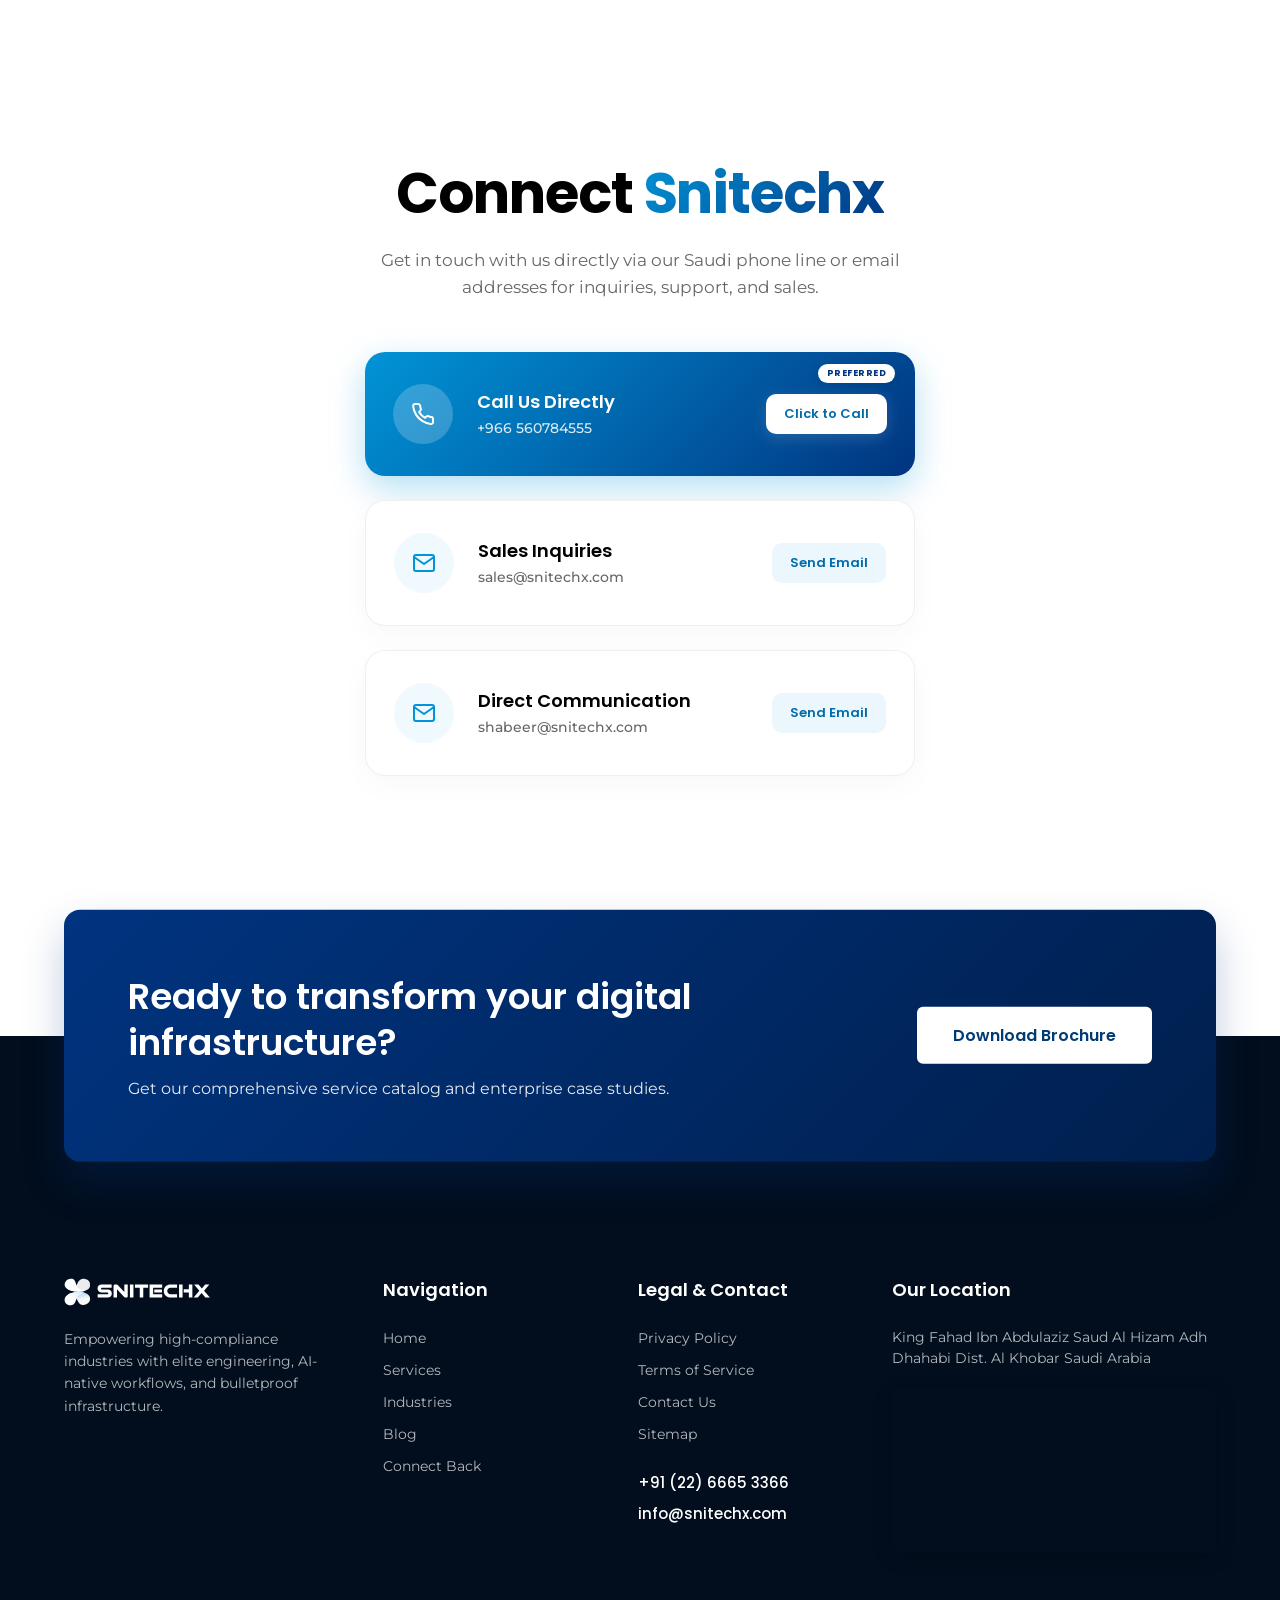
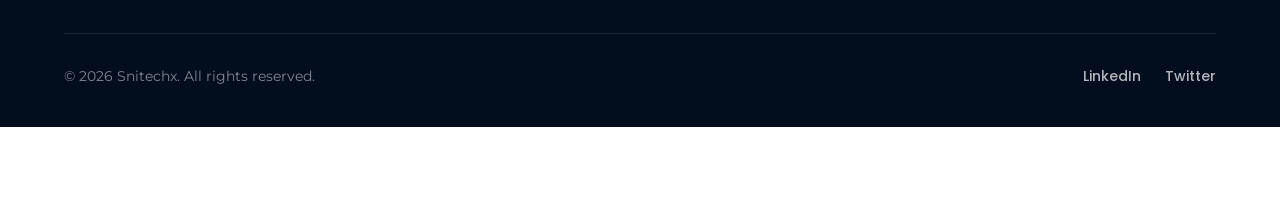
==== connectsnitechx/index.html @ 1532806f "Add connectsnitechx page and update sitemap with new URL" ====
<!DOCTYPE html>
<html lang="en">
<head>
    <meta charset="UTF-8">
    <meta name="viewport" content="width=device-width, initial-scale=1.0">
    <title>Connect Snitechx | Elite Software Engineering & Infrastructure</title>
    <meta name="description" content="Reach out to Snitechx directly via phone or email for elite software engineering and cloud infrastructure.">
    <meta name="keywords" content="connect Snitechx, contact Snitechx, software engineering, cloud infrastructure">
    <meta name="author" content="Snitechx">
    <meta name="robots" content="index, follow">
    <link rel="canonical" href="https://snitechx.com/connectsnitechx/">
    <link rel="icon" type="image/svg+xml" href="../favicon.svg">
    <link rel="sitemap" type="application/xml" title="Sitemap" href="../sitemap.xml">
    <link rel="author" type="text/plain" title="humans.txt" href="../humans.txt">
    <link rel="llm-prompt" type="text/plain" title="LLM RAG Ingestion Manifest" href="../llm-prompt.txt">
    <link rel="ai-meta" href="../ai.meta">

    <!-- OpenGraph Metadata -->
    <meta property="og:title" content="Connect Snitechx | Elite Software Engineering & Infrastructure">
    <meta property="og:description" content="Reach out to Snitechx directly via phone or email for elite software engineering and cloud infrastructure.">
    <meta property="og:image" content="https://snitechx.com/assets/heroMobile.webp">
    <meta property="og:url" content="https://snitechx.com/connectsnitechx/">
    <meta property="og:type" content="website">

    <!-- Twitter Cards Metadata -->
    <meta name="twitter:card" content="summary_large_image">
    <meta name="twitter:title" content="Connect Snitechx | Elite Software Engineering & Infrastructure">
    <meta name="twitter:description" content="Reach out to Snitechx directly via phone or email for elite software engineering and cloud infrastructure.">
    <meta name="twitter:image" content="https://snitechx.com/assets/heroMobile.webp">

    <link rel="stylesheet" href="../styles.css">
    <!-- Load the navbar component -->
    <script type="module" src="../components/navbar.js"></script>

    <style>
        .connect-container {
            max-width: 1200px;
            margin: 0 auto;
            padding: 160px 24px 80px 24px;
            display: flex;
            flex-direction: column;
            align-items: center;
            min-height: calc(100vh - 420px);
        }

        .connect-header {
            text-align: center;
            margin-bottom: 50px;
        }

        .connect-header h1 {
            font-family: 'Poppins', sans-serif;
            font-size: clamp(36px, 5vw, 56px);
            font-weight: 700;
            color: #000000;
            line-height: 1.2;
            margin-bottom: 20px;
            letter-spacing: -0.02em;
        }

        .connect-header h1 span {
            color: #0194D7;
            background: linear-gradient(135deg, #0194D7 0%, #003480 100%);
            -webkit-background-clip: text;
            -webkit-text-fill-color: transparent;
            background-clip: text;
        }

        .connect-header p {
            font-family: 'Montserrat', sans-serif;
            font-size: clamp(15px, 2vw, 17px);
            color: #666666;
            max-width: 600px;
            margin: 0 auto;
            line-height: 1.6;
        }

        .connect-stack {
            display: flex;
            flex-direction: column;
            gap: 24px;
            width: 100%;
            max-width: 550px;
            margin-bottom: 60px;
        }

        .connect-card {
            background: #ffffff;
            border: 1px solid rgba(0, 0, 0, 0.08);
            border-radius: 20px;
            padding: 32px 28px;
            display: flex;
            align-items: center;
            text-align: left;
            box-shadow: 0 8px 30px rgba(0, 0, 0, 0.03);
            transition: all 0.4s cubic-bezier(0.16, 1, 0.3, 1);
            position: relative;
            overflow: hidden;
            text-decoration: none;
            color: inherit;
        }

        .connect-card:hover {
            transform: translateY(-4px) scale(1.015);
            box-shadow: 0 16px 40px rgba(0, 0, 0, 0.08);
        }

        .connect-card-icon {
            width: 60px;
            height: 60px;
            border-radius: 50%;
            display: flex;
            align-items: center;
            justify-content: center;
            margin-right: 24px;
            flex-shrink: 0;
            transition: all 0.3s ease;
        }

        .connect-card-info {
            flex-grow: 1;
        }

        .connect-card-info h2 {
            font-family: 'Poppins', sans-serif;
            font-size: 18px;
            font-weight: 600;
            margin-bottom: 4px;
            color: #000000;
        }

        .connect-card-info p {
            font-family: 'Montserrat', sans-serif;
            font-size: 14px;
            font-weight: 500;
            line-height: 1.4;
            color: #666666;
            margin: 0;
        }

        .connect-card-action {
            font-family: 'Poppins', sans-serif;
            font-size: 13px;
            font-weight: 600;
            padding: 10px 18px;
            border-radius: 10px;
            white-space: nowrap;
            margin-left: 16px;
            transition: all 0.3s ease;
        }

        /* Email Card Styling */
        .card-email {
            background: #ffffff;
            border-color: rgba(0, 0, 0, 0.06);
        }

        .card-email .connect-card-icon {
            background: rgba(1, 148, 215, 0.06);
            color: #0194D7;
        }

        .card-email .connect-card-action {
            background: rgba(1, 148, 215, 0.08);
            color: #016bac;
        }

        .card-email:hover {
            border-color: rgba(1, 148, 215, 0.3);
        }

        .card-email:hover .connect-card-icon {
            background: #0194D7;
            color: #ffffff;
        }

        .card-email:hover .connect-card-action {
            background: #0194D7;
            color: #ffffff;
        }

        /* Call Card - Highly highlighted to prompt call action */
        .card-call {
            background: linear-gradient(135deg, #0194D7 0%, #003480 100%);
            border: none;
            color: #ffffff;
            box-shadow: 0 12px 35px rgba(1, 148, 215, 0.3);
            animation: pulse-glow 2.5s infinite;
        }

        .card-call .connect-card-icon {
            background: rgba(255, 255, 255, 0.2);
            color: #ffffff;
        }

        .card-call .connect-card-info h2 {
            color: #ffffff;
        }

        .card-call .connect-card-info p {
            color: rgba(255, 255, 255, 0.85);
        }

        .card-call .connect-card-action {
            background: #ffffff;
            color: #016bac;
            box-shadow: 0 4px 15px rgba(255, 255, 255, 0.15);
        }

        .card-call:hover {
            transform: translateY(-6px) scale(1.02);
            box-shadow: 0 20px 45px rgba(1, 148, 215, 0.45);
        }

        .card-call:hover .connect-card-icon {
            background: #ffffff;
            color: #0194D7;
        }

        .card-call:hover .connect-card-action {
            background: #003480;
            color: #ffffff;
        }

        /* Call Card Badge */
        .card-call-badge {
            position: absolute;
            top: 12px;
            right: 20px;
            background: #ffffff;
            color: #003480;
            font-family: 'Poppins', sans-serif;
            font-size: 9px;
            font-weight: 700;
            text-transform: uppercase;
            padding: 3px 9px;
            border-radius: 99px;
            letter-spacing: 0.05em;
            box-shadow: 0 2px 10px rgba(0, 0, 0, 0.08);
        }

        @keyframes pulse-glow {
            0% {
                box-shadow: 0 12px 35px rgba(1, 148, 215, 0.3), 0 0 0 0 rgba(1, 148, 215, 0.45);
            }
            70% {
                box-shadow: 0 12px 35px rgba(1, 148, 215, 0.3), 0 0 0 12px rgba(1, 148, 215, 0);
            }
            100% {
                box-shadow: 0 12px 35px rgba(1, 148, 215, 0.3), 0 0 0 0 rgba(1, 148, 215, 0);
            }
        }

        @media (max-width: 600px) {
            .connect-card {
                flex-direction: column;
                align-items: center;
                text-align: center;
                padding: 32px 24px;
            }
            .connect-card-icon {
                margin-right: 0;
                margin-bottom: 16px;
            }
            .connect-card-action {
                margin-left: 0;
                margin-top: 20px;
                width: 100%;
                text-align: center;
            }
            .card-call-badge {
                position: static;
                margin-bottom: 12px;
                display: inline-block;
            }
        }
    </style>
</head>
<body>
    <!-- The custom navbar component -->
    <snitechx-navbar></snitechx-navbar>

    <div class="connect-container">
        <div class="connect-header">
            <h1>Connect <span>Snitechx</span></h1>
            <p>Get in touch with us directly via our Saudi phone line or email addresses for inquiries, support, and sales.</p>
        </div>

        <div class="connect-stack">
            <!-- Card 1: Call Directly -->
            <a href="tel:+966560784555" class="connect-card card-call">
                <span class="card-call-badge">Preferred</span>
                <div class="connect-card-icon">
                    <svg width="24" height="24" viewBox="0 0 24 24" fill="none" stroke="currentColor" stroke-width="2" stroke-linecap="round" stroke-linejoin="round">
                        <path d="M22 16.92v3a2 2 0 0 1-2.18 2 19.79 19.79 0 0 1-8.63-3.07 19.5 19.5 0 0 1-6-6 19.79 19.79 0 0 1-3.07-8.67A2 2 0 0 1 4.11 2h3a2 2 0 0 1 2 1.72 12.84 12.84 0 0 0 .7 2.81 2 2 0 0 1-.45 2.11L8.09 9.91a16 16 0 0 0 6 6l1.27-1.27a2 2 0 0 1 2.11-.45 12.84 12.84 0 0 0 2.81.7A2 2 0 0 1 22 16.92z"/>
                    </svg>
                </div>
                <div class="connect-card-info">
                    <h2>Call Us Directly</h2>
                    <p>+966 560784555</p>
                </div>
                <div class="connect-card-action">Click to Call</div>
            </a>

            <!-- Card 2: Sales Email -->
            <a href="mailto:sales@snitechx.com" class="connect-card card-email">
                <div class="connect-card-icon">
                    <svg width="24" height="24" viewBox="0 0 24 24" fill="none" stroke="currentColor" stroke-width="2" stroke-linecap="round" stroke-linejoin="round">
                        <path d="M4 4h16c1.1 0 2 .9 2 2v12c0 1.1-.9 2-2 2H4c-1.1 0-2-.9-2-2V6c0-1.1.9-2 2-2z"/>
                        <polyline points="22,6 12,13 2,6"/>
                    </svg>
                </div>
                <div class="connect-card-info">
                    <h2>Sales Inquiries</h2>
                    <p>sales@snitechx.com</p>
                </div>
                <div class="connect-card-action">Send Email</div>
            </a>

            <!-- Card 3: Personal/Shabeer Email -->
            <a href="mailto:shabeer@snitechx.com" class="connect-card card-email">
                <div class="connect-card-icon">
                    <svg width="24" height="24" viewBox="0 0 24 24" fill="none" stroke="currentColor" stroke-width="2" stroke-linecap="round" stroke-linejoin="round">
                        <path d="M4 4h16c1.1 0 2 .9 2 2v12c0 1.1-.9 2-2 2H4c-1.1 0-2-.9-2-2V6c0-1.1.9-2 2-2z"/>
                        <polyline points="22,6 12,13 2,6"/>
                    </svg>
                </div>
                <div class="connect-card-info">
                    <h2>Direct Communication</h2>
                    <p>shabeer@snitechx.com</p>
                </div>
                <div class="connect-card-action">Send Email</div>
            </a>
        </div>
    </div>

    <!-- CTA BANNER & FOOTER SECTION -->
    <div class="footer-overlap-wrapper">
        <!-- Overlapping Blue CTA Banner -->
        <div class="cta-banner-container">
            <div class="cta-banner-box">
                <div class="cta-banner-content">
                    <h2>Ready to transform your digital infrastructure?</h2>
                    <p>Get our comprehensive service catalog and enterprise case studies.</p>
                </div>
                <div class="cta-banner-action">
                    <button class="brochure-button" onclick="alert('Downloading Brochure...')">Download Brochure</button>
                </div>
            </div>
        </div>

        <!-- Dark Navy Footer -->
        <footer class="snitechx-footer">
            <div class="footer-container">
                <div class="footer-grid">
                    <!-- Column 1: Brand -->
                    <div class="footer-col brand-col">
                        <img src="../assets/snitechxLogoWhite.svg" alt="Snitechx Logo" class="footer-logo" />
                        <p class="footer-desc">Empowering high-compliance industries with elite engineering, AI-native workflows, and bulletproof infrastructure.</p>
                    </div>

                    <!-- Column 2: Navigation -->
                    <div class="footer-col links-col">
                        <h3>Navigation</h3>
                        <ul>
                            <li><a href="/#home">Home</a></li>
                            <li><a href="/#services">Services</a></li>
                            <li><a href="/#industries">Industries</a></li>
                            <li><a href="/#blog">Blog</a></li>
                            <li><a href="../contact.html">Connect Back</a></li>
                        </ul>
                    </div>

                    <!-- Column 3: Legal & Contact -->
                    <div class="footer-col legal-col">
                        <h3>Legal & Contact</h3>
                        <ul>
                            <li><a href="/#privacy">Privacy Policy</a></li>
                            <li><a href="/#terms">Terms of Service</a></li>
                            <li><a href="../contact.html">Contact Us</a></li>
                            <li><a href="../sitemap.xml" target="_blank">Sitemap</a></li>
                        </ul>
                        <div class="footer-contact-info">
                            <p class="phone-number">+91 (22) 6665 3366</p>
                            <p class="email-address">info@snitechx.com</p>
                        </div>
                    </div>

                    <!-- Column 4: Location & Map -->
                    <div class="footer-col location-col">
                        <h3>Our Location</h3>
                        <p class="location-address">King Fahad Ibn Abdulaziz Saud Al Hizam Adh Dhahabi Dist. Al Khobar Saudi Arabia</p>
                        <div class="map-iframe-wrapper">
                            <iframe src="https://www.google.com/maps/embed?pb=!1m18!1m12!1m3!1d114312.23554884218!2d50.13840785!3d26.28556465!2m3!1f0!2f0!3f0!3m2!1i1024!2i768!4f13.1!3m3!1m2!1s0x3e49e813521d96b9%3A0x6b47c6691fa01d7e!2sAl%20Khobar%20Saudi%20Arabia!5e0!3m2!1sen!2sus!4v1710000000000!5m2!1sen!2sus" width="100%" height="160" style="border:0; border-radius: 8px;" allowfullscreen="" loading="lazy" referrerpolicy="no-referrer-when-downgrade"></iframe>
                        </div>
                    </div>
                </div>

                <!-- Footer Bottom Row -->
                <div class="footer-bottom-row">
                    <p class="copyright">© 2026 Snitechx. All rights reserved.</p>
                    <div class="footer-socials">
                        <a href="#linkedin">LinkedIn</a>
                        <a href="#twitter">Twitter</a>
                    </div>
                </div>
            </div>
        </footer>
    </div>
</body>
</html>
---- styles.css ----
@import url('https://fonts.googleapis.com/css2?family=Inter:wght@400;500;600&family=Montserrat:wght@400;500;600&family=Poppins:wght@400;500;600;700;800;900&display=swap');

:root {
    --bg-color: #ffffff;
    --nav-bg: rgba(255, 255, 255, 0.92);
    --nav-text: #000000;
    --nav-text-secondary: rgba(0, 0, 0, 0.6);
    --text-primary: #000000;
    --text-secondary: rgba(0, 0, 0, 0.7);
    --accent: #ffffff;
    --transition: all 0.3s cubic-bezier(0.4, 0, 0.2, 1);
}

* {
    margin: 0;
    padding: 0;
    box-sizing: border-box;
}

body {
    font-family: 'Inter', sans-serif;
    background-color: var(--bg-color);
    color: var(--text-primary);
    -webkit-font-smoothing: antialiased;
    min-height: 200vh; /* for scroll demonstration */
}

/* Navbar Component Styles */
snitechx-navbar {
    display: block;
    position: fixed;
    top: 0;
    left: 0;
    width: 100%;
    z-index: 1000;
}

.navbar {
    background: var(--nav-bg);
    backdrop-filter: blur(16px);
    -webkit-backdrop-filter: blur(16px);
    border-bottom: 1px solid rgba(0, 0, 0, 0.08);
}

.nav-container {
    max-width: 1400px;
    margin: 0 auto;
    padding: 1.25rem 2rem;
    display: flex;
    justify-content: space-between;
    align-items: center;
    position: relative;
    z-index: 1001;
}

.logo {
    display: flex;
    align-items: center;
}

.logo img {
    height: 28px;
    width: auto;
    display: block;
}

.desktop-nav {
    display: none;
    gap: 2.5rem;
    align-items: center;
}

.desktop-nav a {
    color: var(--nav-text-secondary);
    text-decoration: none;
    font-size: 0.95rem;
    font-weight: 500;
    transition: var(--transition);
}

.desktop-nav a:hover {
    color: var(--nav-text);
}

.cta-container {
    display: flex;
    align-items: center;
    gap: 1.5rem;
}

.cta-button {
    display: none;
    background: var(--nav-text);
    color: #ffffff;
    padding: 0.75rem 1.75rem;
    border-radius: 999px;
    text-decoration: none;
    font-weight: 600;
    font-size: 0.95rem;
    transition: var(--transition);
}

.cta-button:hover {
    transform: translateY(-2px);
    box-shadow: 0 8px 24px rgba(0, 0, 0, 0.15);
}

.mobile-toggle {
    display: flex;
    background: none;
    border: none;
    cursor: pointer;
    padding: 0.5rem;
    z-index: 1002;
}

.mobile-menu {
    display: none; /* hidden by default, toggled via JS */
    position: fixed;
    top: 0;
    left: 0;
    width: 100%;
    height: 100vh;
    background: #ffffff;
    z-index: 1000;
    flex-direction: column;
    justify-content: center;
    align-items: center;
    transform: translateY(-100%);
}

.mobile-nav-links {
    display: flex;
    flex-direction: column;
    gap: 1.5rem;
    text-align: center;
}

.mobile-nav-links a {
    color: var(--nav-text);
    text-decoration: none;
    font-size: 1.75rem;
    font-weight: 500;
    opacity: 0; /* for stagger animation */
    letter-spacing: -0.01em;
}

.mobile-cta {
    margin-top: 1.5rem;
    background: var(--nav-text);
    color: #ffffff !important;
    padding: 0.85rem 2.25rem;
    border-radius: 999px;
    font-size: 1.1rem !important;
    font-weight: 600;
}

/* =========================================
   HERO SECTION
   ========================================= */
.hero-container {
    padding-top: 90px;   /* just enough for navbar clearance */
    padding-bottom: 0;
    background-color: var(--bg-color);
    display: flex;
    justify-content: center;
    align-items: flex-start;
    width: 100%;
    max-height: 100vh;
}

.hero-wrapper {
    width: 90vw;
    position: relative;
}

/* Blue card — contains everything including phone and CTA */
.hero-box {
    background-color: #0194D7;
    width: 100%;
    height: auto;
    position: relative;
    border-radius: 4px;
    overflow: hidden;
    display: flex;
    flex-direction: column;
    align-items: center;
}

/* Headline — centered inside the blue box */
.hero-box h1 {
    position: relative;
    font-family: 'Poppins', sans-serif;
    font-style: normal;
    font-weight: 600;
    font-size: 52px;
    line-height: 145%;
    text-align: center;
    letter-spacing: 0.1em;
    text-transform: uppercase;
    color: #FFFFFF;
    margin: 0 auto;
    padding-top: clamp(40px, 6vh, 80px);
    max-width: 900px;
}

/* Subtext */
.hero-box p {
    font-family: 'Montserrat', sans-serif;
    font-style: normal;
    font-weight: 500;
    font-size: 15px;
    line-height: 145%;
    text-align: center;
    letter-spacing: 0.1em;
    color: #FFFFFF;
    margin: 35px auto 0;
    max-width: 640px;
    padding-bottom: 0;
}

/* Phone mockup container — flex item with 50px top margin */
.hero-mockup-container {
    position: relative;
    width: 100%;
    max-width: clamp(280px, 42vh, 420px);
    flex: 0 0 auto;
    margin-top: 50px;
    display: flex;
    justify-content: center;
    align-items: flex-end;
    z-index: 2;
}

.hero-mockup {
    width: 100%;
    height: auto;
    display: block;
}

/* CTA pill — pinned to bottom of blue box */
.cta-input-container {
    position: absolute;
    width: calc(100% - 48px);
    max-width: 446px;
    height: 62px;
    left: 50%;
    transform: translateX(-50%);
    bottom: 32px;
    display: flex;
    align-items: center;
    background-color: #003480;
    padding: 6px 6px 6px 8px;
    border-radius: 999px;
    box-shadow: 0 10px 40px rgba(0, 34, 80, 0.4);
    z-index: 10;
}

.discovery-input {
    flex: 1;
    height: 100%;
    background-color: #ffffff;
    border: none;
    padding: 0 1.5rem;
    border-radius: 999px;
    font-family: 'Montserrat', sans-serif;
    font-weight: 500;
    font-size: 13px;
    color: #333333;
    outline: none;
}

.discovery-input::placeholder {
    color: #888888;
}

.discovery-button {
    height: 100%;
    background: none;
    border: none;
    color: #ffffff;
    padding: 0 1.5rem;
    font-family: 'Montserrat', sans-serif;
    font-weight: 500;
    font-size: 13px;
    cursor: pointer;
    white-space: nowrap;
    transition: opacity 0.2s ease;
    display: flex;
    align-items: center;
    justify-content: center;
}

.discovery-button:hover {
    opacity: 0.85;
}

/* =========================================
   MEDIA QUERIES
   ========================================= */
@media (max-width: 1023px) {
    /* Navbar */
    .desktop-nav, .cta-button {
        display: none;
    }
    .mobile-toggle {
        display: flex;
    }

    /* Hero wrapper */
    .hero-wrapper {
        width: 92vw;
    }



    /* Heading */
    .hero-box h1 {
        font-size: 28px;
        padding-top: 50px;
        letter-spacing: 0.05em;
        max-width: 90%;
        flex-shrink: 0;
    }

    /* Subtext */
    .hero-box p {
        font-size: 12px;
        max-width: 88%;
        margin-top: 10px;
        letter-spacing: 0.04em;
        flex-shrink: 0;
    }

    /* Phone container max-width for mobile/tablet */
    .hero-mockup-container {
        max-width: 280px;
    }

    /* CTA pill — compact and fully inside blue box */
    .cta-input-container {
        height: 50px;
        bottom: 20px;
        padding: 5px 5px 5px 6px;
    }

    .discovery-input {
        font-size: 11px;
        padding: 0 1rem;
    }

    .discovery-button {
        font-size: 11px;
        padding: 0 1rem;
        white-space: nowrap;
    }
}

@media (min-width: 1024px) {
    .logo img {
        height: 36px;
    }
    .desktop-nav, .cta-button {
        display: flex;
    }
    .mobile-toggle {
        display: none;
    }
}

/* =========================================
   SECTION LAYOUT UTILITIES
   ========================================= */
.section-spacer {
    height: 75px;
    width: 100%;
}

/* =========================================
   WHO ARE WE SECTION
   ========================================= */
.about-section {
    width: 100%;
    display: flex;
    justify-content: center;
    background-color: var(--bg-color);
}

.about-wrapper {
    width: 90vw;
    max-width: 1400px;
    display: flex;
    flex-direction: column;
    gap: 60px;
}

.about-content {
    width: 100%;
    display: flex;
    flex-direction: column;
    gap: 20px;
}

.about-content h2 {
    font-family: 'Poppins', sans-serif;
    font-weight: 600;
    font-size: clamp(32px, 4vw, 48px);
    color: #000000;
    margin-bottom: 24px;
    letter-spacing: 0.02em;
}

.about-content h2 .highlight-blue {
    color: #0194D7;
}

.about-content p {
    font-family: 'Montserrat', sans-serif;
    font-weight: 400;
    font-size: clamp(14px, 1.5vw, 16px);
    line-height: 1.8;
    color: #333333;
    max-width: 100%;
}

/* Stats Grid */
.about-stats {
    width: 100%;
    display: grid;
    grid-template-columns: repeat(2, 1fr);
    gap: 40px 20px;
}

.stat-card {
    display: flex;
    flex-direction: column;
    align-items: flex-start;
    padding: 16px;
    background: rgba(255, 255, 255, 0.03);
    border-radius: 8px;
    box-shadow: 0 4px 20px rgba(0, 0, 0, 0.02);
    transition: transform 0.3s ease, box-shadow 0.3s ease;
}

.stat-card:hover {
    transform: translateY(-4px);
    box-shadow: 0 8px 30px rgba(1, 148, 215, 0.12);
}

.stat-number-wrapper {
    display: flex;
    align-items: center;
}

.stat-number {
    font-family: 'Poppins', sans-serif;
    font-weight: 800; /* Ultra-bold */
    font-size: clamp(36px, 4.5vw, 56px);
    line-height: 1.1;
    color: #000000;
    display: inline-block;
    /* Modern digital styling */
    background: linear-gradient(135deg, #000000 30%, #0194D7 100%);
    -webkit-background-clip: text;
    -webkit-text-fill-color: transparent;
    background-clip: text;
    text-fill-color: transparent;
}

.stat-label {
    font-family: 'Montserrat', sans-serif;
    font-weight: 500;
    font-size: clamp(13px, 1.2vw, 15px);
    color: #666666;
    margin-top: 8px;
    letter-spacing: 0.05em;
    text-transform: uppercase;
}

/* Desktop 60/40 Split */
@media (min-width: 1024px) {
    .about-wrapper {
        flex-direction: row;
        align-items: center;
        justify-content: space-between;
        gap: 80px;
    }

    .about-content {
        width: 58%; /* ~60% */
        padding-right: 20px;
    }

    .about-stats {
        width: 38%; /* ~40% */
        gap: 50px 40px;
    }
}

/* =========================================
   SERVICES SECTION
   ========================================= */
.services-section {
    width: 100%;
    display: flex;
    justify-content: center;
    background-color: var(--bg-color);
    overflow: hidden; /* prevents horizontal scrollbar on page level */
}

.services-container {
    width: 90vw;
    max-width: 1400px;
    display: flex;
    flex-direction: column;
    gap: 40px;
}

.services-header h2 {
    font-family: 'Poppins', sans-serif;
    font-weight: 600;
    font-size: clamp(32px, 4vw, 48px);
    color: #000000;
    letter-spacing: 0.02em;
}

.services-header h2 .highlight-blue {
    color: #0194D7;
}

.services-body {
    display: flex;
    flex-direction: column;
    gap: 30px;
    position: relative;
    width: 100%;
}

/* Blue Card */
.services-blue-card {
    background: linear-gradient(180deg, #0194D7 31.76%, #FFFFFF 104.08%);
    border-radius: 8px;
    padding: 32px 32px 24px 32px;
    display: flex;
    flex-direction: column;
    justify-content: space-between;
    min-height: 359px;
    position: relative;
    z-index: 5; /* Sits above the sliding track */
    box-shadow: 10px 0 30px rgba(0, 0, 0, 0.08);
}

.services-blue-top {
    display: flex;
    justify-content: flex-end;
    width: 100%;
    margin-bottom: 20px;
}

.services-logo {
    height: 24px;
    width: auto;
}

.services-blue-content h3 {
    font-family: 'Poppins', sans-serif;
    font-weight: 500;
    font-size: clamp(20px, 2.2vw, 22px);
    line-height: 145%;
    letter-spacing: 0.05em;
    color: #FFFFFF;
    margin-bottom: 24px;
    max-width: 340px;
}

.services-pills {
    display: flex;
    flex-wrap: wrap;
    gap: 8px 10px;
}

.service-pill {
    background-color: #000000;
    color: #FFFFFF;
    font-family: 'Montserrat', sans-serif;
    font-weight: 500;
    font-size: 11px;
    padding: 6px 14px;
    border-radius: 4px;
    letter-spacing: 0.05em;
}

.services-blue-bottom {
    display: none; /* Hidden on mobile */
}

/* Scrollable Track Wrapper */
.services-track-wrapper {
    width: 100%;
    position: relative;
    z-index: 1; /* Sits behind blue card */
    display: flex;
    flex-direction: column;
}

.services-track {
    display: flex;
    align-items: stretch;
    flex: 1;
    gap: 24px;
    overflow-x: auto;
    padding-bottom: 16px;
    scroll-behavior: smooth;
    scrollbar-width: none; /* Firefox */
    -ms-overflow-style: none; /* IE/Edge */
}

.services-track::-webkit-scrollbar {
    display: none; /* Chrome/Safari */
}

/* Service Card */
.service-card {
    background: #EBEBEB;
    border-radius: 8px;
    overflow: hidden;
    width: 320px;
    flex: 0 0 320px;
    display: flex;
    flex-direction: column;
    box-shadow: 0 4px 20px rgba(0, 0, 0, 0.05);
    transition: transform 0.3s ease;
}

.service-card:hover {
    transform: translateY(-4px);
}

.service-image-wrapper {
    width: 100%;
    height: 180px;
    background-color: #dddddd;
    overflow: hidden;
}

.service-image {
    width: 100%;
    height: 100%;
    object-fit: cover;
}

.service-content {
    padding: 24px;
    display: flex;
    flex-direction: column;
    flex: 1;
}

.service-content h3 {
    font-family: 'Poppins', sans-serif;
    font-weight: 500;
    font-size: 16px;
    color: #000000;
    margin-bottom: 12px;
    line-height: 140%;
}

.service-content p {
    font-family: 'Montserrat', sans-serif;
    font-weight: 400;
    font-size: 14px;
    line-height: 145%;
    letter-spacing: 0.05em;
    color: #000000;
}

/* Mobile Swipe Cue */
.mobile-swipe-cue {
    display: flex;
    align-items: center;
    justify-content: center;
    gap: 8px;
    font-family: 'Montserrat', sans-serif;
    font-weight: 500;
    font-size: 12px;
    color: #666666;
    margin-top: 8px;
    animation: pulseSwipe 2s infinite ease-in-out;
}

@keyframes pulseSwipe {
    0%, 100% { opacity: 0.5; transform: translateX(0); }
    50% { opacity: 1; transform: translateX(4px); }
}

@media (min-width: 1024px) {
    .mobile-swipe-cue {
        display: none;
    }
}

/* Desktop Layout */
@media (min-width: 1024px) {
    .services-body {
        flex-direction: row;
        align-items: stretch;
        gap: 0;
    }

    .services-blue-card {
        width: 422px;
        flex: 0 0 422px;
        min-height: 359px;
    }

    .services-blue-bottom {
        display: flex;
        justify-content: flex-end;
        width: 100%;
        margin-top: 24px;
    }

    .service-arrows {
        display: flex;
        gap: 12px;
    }

    .service-arrow {
        width: 40px;
        height: 40px;
        border-radius: 50%;
        background: #FFFFFF;
        border: 1px solid #000000;
        display: flex;
        align-items: center;
        justify-content: center;
        cursor: pointer;
        transition: background-color 0.2s ease, transform 0.2s ease;
    }

    .service-arrow:hover {
        background: #f0f0f0;
        transform: scale(1.05);
    }

    .services-track-wrapper {
        flex: 1;
        overflow: hidden;
        margin-left: -20px;
        padding-left: 44px; /* Gives gap between blue card and first service card */
    }
}

/* =========================================
   PROCESS SECTION
   ========================================= */
.process-section {
    width: 100%;
    display: flex;
    justify-content: center;
    background-color: var(--bg-color);
}

.process-container {
    width: 90vw;
    max-width: 1400px;
    display: flex;
    flex-direction: column;
    gap: 40px;
}

.process-header h2 {
    font-family: 'Poppins', sans-serif;
    font-weight: 600;
    font-size: clamp(32px, 4vw, 48px);
    color: #000000;
    letter-spacing: 0.02em;
}

.process-header h2 .highlight-blue {
    color: #0194D7;
}

.process-body {
    display: flex;
    flex-direction: column;
    gap: 40px;
    width: 100%;
}

/* Left Grey Box */
.process-image-box {
    background-color: #D9D9D9;
    border-radius: 8px;
    width: 100%;
    aspect-ratio: 1;
    max-width: 540px;
    margin: 0 auto;
    box-shadow: 0 4px 20px rgba(0, 0, 0, 0.04);
}

.process-image-box img {
    width: 100%;
    height: 100%;
    object-fit: cover;
    border-radius: 8px;
    display: block;
}

/* Right Steps List */
.process-steps-list {
    display: flex;
    flex-direction: column;
    gap: 32px;
    width: 100%;
}

.process-step {
    display: flex;
    align-items: flex-start;
    gap: 20px;
    transition: transform 0.3s ease;
}

.process-step:hover {
    transform: translateX(8px);
}

.step-badge {
    background-color: #000000;
    color: #FFFFFF;
    width: 36px;
    height: 36px;
    border-radius: 50%;
    display: flex;
    align-items: center;
    justify-content: center;
    font-family: 'Poppins', sans-serif;
    font-weight: 500;
    font-size: 14px;
    flex-shrink: 0;
    transition: background-color 0.3s ease, box-shadow 0.3s ease;
}

.process-step:hover .step-badge {
    background-color: #0194D7;
    box-shadow: 0 0 15px rgba(1, 148, 215, 0.4);
}

.step-content {
    display: flex;
    flex-direction: column;
    flex: 1;
}

.step-content h3 {
    font-family: 'Poppins', sans-serif;
    font-weight: 500;
    font-size: 22px;
    color: #000000;
    margin-bottom: 8px;
    line-height: 140%;
}

.step-content p {
    font-family: 'Montserrat', sans-serif;
    font-weight: 400;
    font-size: 14px;
    color: #333333;
    line-height: 150%;
    letter-spacing: 0.02em;
}

/* Desktop Layout */
@media (min-width: 1024px) {
    .process-body {
        flex-direction: row;
        align-items: center;
        justify-content: space-between;
        gap: 80px;
    }

    .process-image-box {
        flex: 0 0 45%;
        margin: 0;
    }

    .process-steps-list {
        flex: 1;
        gap: 40px;
    }
}

/* =========================================
   WHAT SETS US APART SECTION
   ========================================= */
.apart-section {
    width: 100%;
    display: flex;
    justify-content: center;
    background-color: var(--bg-color);
}

.apart-container {
    width: 90vw;
    max-width: 1400px;
    display: flex;
    flex-direction: column;
    gap: 40px;
}

.apart-header h2 {
    font-family: 'Poppins', sans-serif;
    font-weight: 600;
    font-size: clamp(32px, 4vw, 48px);
    color: #000000;
    letter-spacing: 0.02em;
}

.apart-header h2 .highlight-blue {
    color: #0194D7;
}

/* Grid */
.apart-grid {
    display: grid;
    grid-template-columns: 1fr;
    gap: 30px;
    width: 100%;
}

/* Card */
.apart-card {
    background-color: #EBEBEB;
    border-radius: 12px;
    padding: 32px;
    display: flex;
    flex-direction: column;
    justify-content: space-between;
    box-shadow: 0 4px 24px rgba(0, 0, 0, 0.03);
    transition: transform 0.3s ease, box-shadow 0.3s ease;
}

.apart-card:hover {
    transform: translateY(-4px);
    box-shadow: 0 12px 32px rgba(1, 148, 215, 0.08);
}

.apart-card-top h3 {
    font-family: 'Poppins', sans-serif;
    font-weight: 500;
    font-size: 22px;
    color: #000000;
    margin-bottom: 16px;
    line-height: 140%;
}

.apart-card-top h3 .blue-dot {
    color: #0194D7;
}

.apart-card-top p {
    font-family: 'Montserrat', sans-serif;
    font-weight: 400;
    font-size: 14px;
    color: #333333;
    line-height: 160%;
    margin-bottom: 24px;
}

/* Bottom Area with Divider */
.apart-card-bottom {
    border-top: 1px solid #0194D7;
    padding-top: 20px;
    margin-top: auto; /* Pushes bottom area to align perfectly at bottom across all cards */
    display: flex;
    flex-direction: column;
}

.apart-stat-row {
    display: flex;
    align-items: baseline;
    flex-wrap: wrap;
    gap: 6px;
}

.apart-stat-num {
    font-family: 'Poppins', sans-serif;
    font-weight: 500;
    font-size: 22px;
    color: #000000;
    line-height: 1.2;
}

.apart-stat-label {
    font-family: 'Montserrat', sans-serif;
    font-weight: 400;
    font-size: 12px;
    color: #666666;
}

.apart-highlight-text {
    font-family: 'Montserrat', sans-serif;
    font-weight: 500;
    font-size: 14px;
    color: #086088;
    margin-top: 8px;
    line-height: 140%;
}

/* Desktop Grid */
@media (min-width: 1024px) {
    .apart-grid {
        grid-template-columns: repeat(2, 1fr);
        gap: 40px;
    }
}

/* =========================================
   INDUSTRIES SECTION
   ========================================= */
.industry-section {
    width: 100%;
    display: flex;
    justify-content: center;
    background-color: var(--bg-color);
}

.industry-container {
    width: 90vw;
    max-width: 1400px;
    display: flex;
    flex-direction: column;
    gap: 40px;
}

.industry-header h2 {
    font-family: 'Poppins', sans-serif;
    font-weight: 600;
    font-size: clamp(32px, 4vw, 48px);
    color: #000000;
    letter-spacing: 0.02em;
}

.industry-header h2 .highlight-blue {
    color: #0194D7;
}

/* Grid */
.industry-grid {
    display: grid;
    grid-template-columns: 1fr; /* Mobile 1 column */
    gap: 30px;
    width: 100%;
}

/* Card Wrapper for Drop Shadow */
.industry-card-wrapper {
    width: 100%;
    display: flex;
    flex-direction: column;
    filter: drop-shadow(0 4px 20px rgba(0, 0, 0, 0.05));
    transition: transform 0.3s ease, filter 0.3s ease;
}

.industry-card-wrapper:hover {
    transform: translateY(-6px);
    filter: drop-shadow(0 12px 28px rgba(1, 148, 215, 0.15));
}

.industry-card-wrapper:hover .industry-image {
    transform: scale(1.08);
}

/* Card Container with Chamfered Clip Path */
.industry-card {
    background-color: #EBEBEB;
    display: flex;
    flex-direction: column;
    padding: 24px 24px 44px 24px;
    min-height: 360px;
    width: 100%;
    flex: 1;
    clip-path: polygon(0 0, 100% 0, 100% calc(100% - 36px), calc(100% - 36px) 100%, 0 100%);
}

.industry-image-wrapper {
    width: 100%;
    height: 180px;
    display: flex;
    align-items: center;
    justify-content: center;
    padding: 10px;
}

.industry-image {
    max-width: 90%;
    max-height: 100%;
    object-fit: contain;
    transition: transform 0.3s ease;
}

.industry-divider {
    width: calc(100% + 48px);
    margin-left: -24px;
    height: 1px;
    background-color: rgba(0, 0, 0, 0.12);
    margin-top: 10px;
    margin-bottom: 20px;
}

.industry-content {
    display: flex;
    flex-direction: column;
    width: 100%;
}

.industry-content h3 {
    font-family: 'Poppins', sans-serif;
    font-weight: 500;
    font-size: 20px;
    color: #0194D7;
    margin-bottom: 8px;
    line-height: 140%;
}

.industry-content p {
    font-family: 'Montserrat', sans-serif;
    font-weight: 400;
    font-size: 12px;
    color: #333333;
    line-height: 150%;
}

/* Tablet Grid (2x2) */
@media (min-width: 768px) and (max-width: 1023px) {
    .industry-grid {
        grid-template-columns: repeat(2, 1fr);
        gap: 30px;
    }
}

/* Desktop Grid (3x3) */
@media (min-width: 1024px) {
    .industry-grid {
        grid-template-columns: repeat(3, 1fr);
        gap: 40px;
    }
}

/* Bottom CTA Button matching Figma Rectangle 85 */
.industry-cta-container {
    display: flex;
    justify-content: center;
    width: 100%;
    margin-top: 40px;
}

.industry-cta-button {
    width: 180px;
    height: 50px;
    background: #000000;
    border-radius: 5px;
    font-family: 'Poppins', sans-serif;
    font-weight: 500;
    font-size: 14px;
    color: #FFFFFF;
    border: none;
    display: flex;
    align-items: center;
    justify-content: center;
    cursor: pointer;
    transition: transform 0.2s ease, background-color 0.2s ease, box-shadow 0.2s ease;
}

.industry-cta-button:hover {
    transform: translateY(-2px);
    background: #0194D7;
    box-shadow: 0 8px 24px rgba(1, 148, 215, 0.25);
}

/* Tablet & Desktop Sizing */
@media (min-width: 768px) {
    .industry-cta-button {
        width: 216px;
        height: 63px;
        font-size: 16px;
    }
}

/* =========================================
   BLOG SECTION
   ========================================= */
.blog-section {
    width: 100%;
    display: flex;
    justify-content: center;
    background-color: var(--bg-color);
    padding: 0 0 100px 0;
}

.blog-container {
    width: 90vw;
    max-width: 1400px;
    display: flex;
    flex-direction: column;
    gap: 40px;
}

.blog-header h2 {
    font-family: 'Poppins', sans-serif;
    font-weight: 600;
    font-size: clamp(32px, 4vw, 48px);
    color: #000000;
    letter-spacing: 0.02em;
}

.blog-header h2 .highlight-blue {
    color: #0194D7;
}

/* Grid */
.blog-grid {
    display: grid;
    grid-template-columns: 1fr;
    gap: 30px;
    width: 100%;
}

/* Card */
.blog-card {
    background: #D9D9D9;
    border-radius: 8px;
    overflow: hidden;
    display: flex;
    flex-direction: column;
    box-shadow: 0 4px 20px rgba(0, 0, 0, 0.04);
    cursor: pointer;
    transition: transform 0.3s ease, box-shadow 0.3s ease;
}

.blog-card:hover {
    transform: translateY(-6px);
    box-shadow: 0 12px 32px rgba(1, 148, 215, 0.12);
}

.blog-card:hover .blog-image {
    transform: scale(1.05);
}

.blog-card:hover .blog-arrow-btn {
    background-color: #000000;
    transform: rotate(45deg);
}

.blog-image-wrapper {
    width: 100%;
    aspect-ratio: 16 / 10;
    overflow: hidden;
    position: relative;
    background-color: #cccccc;
}

.blog-image {
    width: 100%;
    height: 100%;
    object-fit: cover;
    transition: transform 0.3s ease;
    display: block;
}

.blog-content {
    padding: 28px 24px 24px 24px;
    display: flex;
    flex-direction: column;
    flex: 1;
    justify-content: space-between;
}

.blog-title {
    font-family: 'Poppins', sans-serif;
    font-weight: 500;
    font-size: 20px;
    color: #000000;
    line-height: 140%;
    margin-bottom: 32px;
}

.blog-footer {
    display: flex;
    justify-content: space-between;
    align-items: flex-end;
    width: 100%;
}

.blog-meta {
    display: flex;
    flex-direction: column;
    gap: 2px;
}

.blog-time {
    font-family: 'Poppins', sans-serif;
    font-weight: 600;
    font-size: 12px;
    color: #000000;
    line-height: 1.2;
}

.blog-author {
    font-family: 'Poppins', sans-serif;
    font-weight: 600;
    font-size: 14px;
    color: #000000;
    line-height: 1.2;
}

.blog-arrow-btn {
    width: 44px;
    height: 44px;
    border-radius: 50%;
    background-color: #0194D7;
    display: flex;
    align-items: center;
    justify-content: center;
    color: #FFFFFF;
    transition: transform 0.3s ease, background-color 0.3s ease, box-shadow 0.3s ease;
    box-shadow: 0 4px 12px rgba(1, 148, 215, 0.3);
}

/* Tablet Grid (2 columns) */
@media (min-width: 768px) and (max-width: 1023px) {
    .blog-grid {
        grid-template-columns: repeat(2, 1fr);
        gap: 30px;
    }
}

/* Desktop Grid (3 columns) */
@media (min-width: 1024px) {
    .blog-grid {
        grid-template-columns: repeat(3, 1fr);
        gap: 40px;
    }
}

/* =========================================
   BLOG DETAIL SECTION (blog.html)
   ========================================= */
.blog-detail-section {
    width: 100%;
    background-color: var(--bg-color);
    padding: 140px 0 80px 0;
    display: flex;
    justify-content: center;
}

.blog-detail-wrapper {
    width: 90vw;
    max-width: 900px;
    display: flex;
    flex-direction: column;
    gap: 32px;
}

.blog-detail-title {
    font-family: 'Poppins', sans-serif;
    font-size: clamp(28px, 4vw, 48px);
    font-weight: 700;
    color: #000000;
    line-height: 1.2;
}

.blog-detail-subtitle {
    font-family: 'Montserrat', sans-serif;
    font-size: clamp(18px, 2.5vw, 22px);
    font-weight: 500;
    color: #0194D7;
    line-height: 1.4;
}

.blog-detail-meta {
    font-family: 'Poppins', sans-serif;
    font-size: 14px;
    color: #666666;
    display: flex;
    gap: 16px;
    align-items: center;
    border-bottom: 1px solid #E0E0E0;
    padding-bottom: 24px;
}

.blog-detail-img {
    width: 100%;
    max-height: 500px;
    object-fit: cover;
    border-radius: 16px;
    box-shadow: 0 10px 30px rgba(0, 0, 0, 0.1);
}

.blog-detail-content {
    display: flex;
    flex-direction: column;
    gap: 32px;
    margin-top: 16px;
}

.blog-detail-subheading {
    font-family: 'Poppins', sans-serif;
    font-size: clamp(20px, 3vw, 26px);
    font-weight: 600;
    color: #003480;
    margin-bottom: 12px;
}

.blog-detail-p {
    font-family: 'Montserrat', sans-serif;
    font-size: 16px;
    line-height: 1.8;
    color: #333333;
    letter-spacing: 0.01em;
}

.blog-detail-mix {
    display: grid;
    grid-template-columns: 1fr;
    gap: 24px;
    align-items: center;
    background: #FFFFFF;
    padding: 32px;
    border-radius: 12px;
    box-shadow: 0 4px 20px rgba(0, 0, 0, 0.04);
    border: 1px solid rgba(0, 0, 0, 0.04);
}

@media (min-width: 768px) {
    .blog-detail-mix {
        grid-template-columns: 1fr 1fr;
        gap: 40px;
    }
}

.blog-detail-mix-img {
    width: 100%;
    height: 100%;
    max-height: 350px;
    object-fit: cover;
    border-radius: 8px;
    box-shadow: 0 4px 15px rgba(0, 0, 0, 0.08);
}

/* =========================================
   CTA BANNER & FOOTER SECTION
   ========================================= */
.footer-overlap-wrapper {
    position: relative;
    width: 100%;
    margin-top: 120px;
}

/* Overlapping Blue Banner */
.cta-banner-container {
    position: absolute;
    top: 0;
    left: 50%;
    transform: translate(-50%, -50%); /* Pulls the banner 50% upwards so it perfectly overlaps the white background and navy footer */
    width: 90vw;
    max-width: 1400px;
    z-index: 10;
}

.cta-banner-box {
    background: linear-gradient(135deg, #003B73 0%, #014785 100%);
    border-radius: 16px;
    padding: 48px 40px;
    display: flex;
    flex-direction: column;
    align-items: center;
    justify-content: space-between;
    gap: 32px;
    box-shadow: 0 20px 40px rgba(0, 59, 115, 0.25);
}

.cta-banner-content {
    display: flex;
    flex-direction: column;
    gap: 12px;
    text-align: center;
}

.cta-banner-content h2 {
    font-family: 'Poppins', sans-serif;
    font-weight: 600;
    font-size: clamp(24px, 3vw, 36px);
    color: #FFFFFF;
    line-height: 130%;
}

.cta-banner-content p {
    font-family: 'Montserrat', sans-serif;
    font-weight: 400;
    font-size: clamp(14px, 1.5vw, 16px);
    color: rgba(255, 255, 255, 0.9);
}

.brochure-button {
    background: #FFFFFF;
    color: #003B73;
    font-family: 'Poppins', sans-serif;
    font-weight: 600;
    font-size: 16px;
    padding: 16px 36px;
    border-radius: 6px;
    border: none;
    cursor: pointer;
    transition: transform 0.2s ease, box-shadow 0.2s ease, background-color 0.2s ease;
    white-space: nowrap;
}

.brochure-button:hover {
    transform: translateY(-2px);
    box-shadow: 0 8px 24px rgba(0, 0, 0, 0.15);
    background: #f8f9fa;
}

/* Dark Navy Footer */
.snitechx-footer {
    background-color: #020E1E; /* Rich deep navy */
    width: 100%;
    padding-top: 240px; /* Ample clearance for the overlapping blue banner */
    padding-bottom: 40px;
    display: flex;
    justify-content: center;
    color: #FFFFFF;
}

.footer-container {
    width: 90vw;
    max-width: 1400px;
    display: flex;
    flex-direction: column;
}

.footer-grid {
    display: grid;
    grid-template-columns: 1fr;
    gap: 48px;
    width: 100%;
}

.footer-col {
    display: flex;
    flex-direction: column;
    gap: 20px;
}

.footer-logo {
    height: 32px;
    width: auto;
    align-self: flex-start;
}

.footer-desc {
    font-family: 'Montserrat', sans-serif;
    font-weight: 400;
    font-size: 14px;
    color: rgba(255, 255, 255, 0.7);
    line-height: 160%;
}

.footer-col h3 {
    font-family: 'Poppins', sans-serif;
    font-weight: 600;
    font-size: 18px;
    color: #FFFFFF;
    margin-bottom: 4px;
}

.footer-col ul {
    list-style: none;
    padding: 0;
    margin: 0;
    display: flex;
    flex-direction: column;
    gap: 12px;
}

.footer-col ul li a {
    font-family: 'Montserrat', sans-serif;
    font-weight: 400;
    font-size: 14px;
    color: rgba(255, 255, 255, 0.7);
    text-decoration: none;
    transition: color 0.2s ease;
}

.footer-col ul li a:hover {
    color: #0194D7;
}

.footer-contact-info {
    display: flex;
    flex-direction: column;
    gap: 8px;
    margin-top: 8px;
}

.phone-number, .email-address {
    font-family: 'Poppins', sans-serif;
    font-weight: 500;
    font-size: 15px;
    color: #FFFFFF;
}

.location-address {
    font-family: 'Montserrat', sans-serif;
    font-weight: 400;
    font-size: 14px;
    color: rgba(255, 255, 255, 0.7);
    line-height: 150%;
}

.map-iframe-wrapper {
    width: 100%;
    border-radius: 8px;
    overflow: hidden;
    box-shadow: 0 4px 20px rgba(0, 0, 0, 0.2);
}

.footer-bottom-row {
    border-top: 1px solid rgba(255, 255, 255, 0.1);
    margin-top: 80px;
    padding-top: 32px;
    display: flex;
    flex-direction: column;
    gap: 20px;
    align-items: center;
    justify-content: space-between;
}

.copyright {
    font-family: 'Montserrat', sans-serif;
    font-weight: 400;
    font-size: 14px;
    color: rgba(255, 255, 255, 0.5);
}

.footer-socials {
    display: flex;
    gap: 24px;
}

.footer-socials a {
    font-family: 'Poppins', sans-serif;
    font-weight: 500;
    font-size: 14px;
    color: rgba(255, 255, 255, 0.7);
    text-decoration: none;
    transition: color 0.2s ease;
}

.footer-socials a:hover {
    color: #0194D7;
}

/* =========================================
   CONTACT US SECTION
   ========================================= */
.contact-section {
    width: 100%;
    background-color: var(--bg-color);
    padding: 20px 0 80px 0;
    position: relative;
    display: flex;
    justify-content: center;
}

#connect {
    position: absolute;
    top: -100px;
}

.contact-wrapper {
    width: 90vw;
    max-width: 1400px;
    display: grid;
    grid-template-columns: 380px 1fr;
    gap: 40px;
    align-items: start;
}

/* Left Direct Card */
.contact-direct-card {
    background: linear-gradient(180deg, #0194D7 0%, #016bac 100%);
    border-radius: 16px;
    padding: 48px 40px;
    color: #FFFFFF;
    display: flex;
    flex-direction: column;
    align-items: center;
    text-align: center;
    box-shadow: 0 20px 40px rgba(1, 148, 215, 0.2);
}

.contact-icon-wrapper {
    background: rgba(255, 255, 255, 0.2);
    border-radius: 50%;
    width: 72px;
    height: 72px;
    display: flex;
    align-items: center;
    justify-content: center;
    margin-bottom: 24px;
}

.contact-direct-card h3 {
    font-family: 'Poppins', sans-serif;
    font-size: clamp(22px, 2.5vw, 26px);
    font-weight: 600;
    margin-bottom: 16px;
    color: #FFFFFF;
}

.contact-direct-card p {
    font-family: 'Montserrat', sans-serif;
    font-size: 15px;
    line-height: 1.6;
    opacity: 0.9;
    margin-bottom: 36px;
    color: #FFFFFF;
}

.contact-phone-box {
    background: rgba(255, 255, 255, 0.15);
    border: 1px solid rgba(255, 255, 255, 0.3);
    border-radius: 8px;
    padding: 16px 32px;
    font-family: 'Poppins', sans-serif;
    font-size: clamp(18px, 2vw, 22px);
    font-weight: 600;
    color: #FFFFFF;
    text-decoration: none;
    display: inline-block;
    margin-bottom: 24px;
    transition: all 0.3s ease;
}

.contact-phone-box:hover {
    background: rgba(255, 255, 255, 0.25);
    transform: translateY(-2px);
}

.contact-email-link {
    font-family: 'Montserrat', sans-serif;
    font-size: 16px;
    font-weight: 600;
    color: #FFFFFF;
    text-decoration: none;
    opacity: 0.9;
    transition: opacity 0.3s ease;
}

.contact-email-link:hover {
    opacity: 1;
    text-decoration: underline;
}

/* Right Interactive Form Card */
.contact-form-card {
    background: #FFFFFF;
    border-radius: 16px;
    padding: 48px;
    box-shadow: 0 10px 40px rgba(0, 0, 0, 0.06);
    border: 1px solid rgba(0, 0, 0, 0.04);
}

.contact-form-card form {
    display: flex;
    flex-direction: column;
    gap: 24px;
}

.form-group {
    display: flex;
    flex-direction: column;
    gap: 8px;
}

.form-group label {
    font-family: 'Poppins', sans-serif;
    font-size: 14px;
    font-weight: 600;
    color: #333333;
}

.form-group label span {
    color: #0194D7;
}

.form-group input,
.form-group select,
.form-group textarea {
    border: 1px solid #E0E0E0;
    border-radius: 8px;
    padding: 16px;
    font-family: 'Montserrat', sans-serif;
    font-size: 15px;
    color: #333333;
    background: #FFFFFF;
    outline: none;
    transition: border-color 0.3s ease, box-shadow 0.3s ease;
}

.form-group input {
    height: 52px;
}

.form-group select {
    height: 52px;
    appearance: none;
    background-image: url('data:image/svg+xml;utf8,<svg width="12" height="12" viewBox="0 0 24 24" fill="none" stroke="%23333333" stroke-width="2" stroke-linecap="round" stroke-linejoin="round"><path d="M6 9l6 6 6-6"/></svg>');
    background-repeat: no-repeat;
    background-position: right 16px center;
}

.form-group textarea {
    resize: vertical;
}

.form-group input:focus,
.form-group select:focus,
.form-group textarea:focus {
    border-color: #0194D7;
    box-shadow: 0 0 0 3px rgba(1, 148, 215, 0.1);
}

.form-row {
    display: grid;
    grid-template-columns: 1fr 1fr;
    gap: 24px;
}

.contact-submit-btn {
    background: #000000;
    color: #FFFFFF;
    font-family: 'Poppins', sans-serif;
    font-size: 16px;
    font-weight: 600;
    height: 56px;
    width: 100%;
    border: none;
    border-radius: 8px;
    cursor: pointer;
    transition: all 0.3s ease;
    margin-top: 8px;
    box-shadow: 0 8px 20px rgba(0, 0, 0, 0.2);
}

.contact-submit-btn:hover {
    background: #222222;
    transform: translateY(-2px);
    box-shadow: 0 12px 24px rgba(0, 0, 0, 0.3);
}

@media (max-width: 968px) {
    .contact-wrapper {
        grid-template-columns: 1fr;
        gap: 32px;
    }
    .contact-form-card {
        padding: 32px 24px;
    }
    .form-row {
        grid-template-columns: 1fr;
    }
}

/* Tablet Layout (2 columns) */
@media (min-width: 768px) and (max-width: 1023px) {
    .cta-banner-box {
        flex-direction: row;
        text-align: left;
        padding: 56px 48px;
    }

    .cta-banner-content {
        text-align: left;
        max-width: 60%;
    }

    .footer-grid {
        grid-template-columns: repeat(2, 1fr);
        gap: 56px 40px;
    }

    .footer-bottom-row {
        flex-direction: row;
    }
}

/* Desktop Layout (4 columns) */
@media (min-width: 1024px) {
    .cta-banner-box {
        flex-direction: row;
        text-align: left;
        padding: 64px 64px;
        background: linear-gradient(135deg, #003480 0%, #001f4d 100%);
        box-shadow: 0 20px 40px rgba(0, 52, 128, 0.25);
    }

    .contact-direct-card {
        background: linear-gradient(180deg, #003480 0%, #001f4d 100%);
        box-shadow: 0 20px 40px rgba(0, 52, 128, 0.25);
    }

    .cta-banner-content {
        text-align: left;
        max-width: 65%;
    }

    .footer-grid {
        grid-template-columns: 2fr 1.5fr 1.5fr 2.5fr;
        gap: 60px;
    }

    .footer-bottom-row {
        flex-direction: row;
    }
}
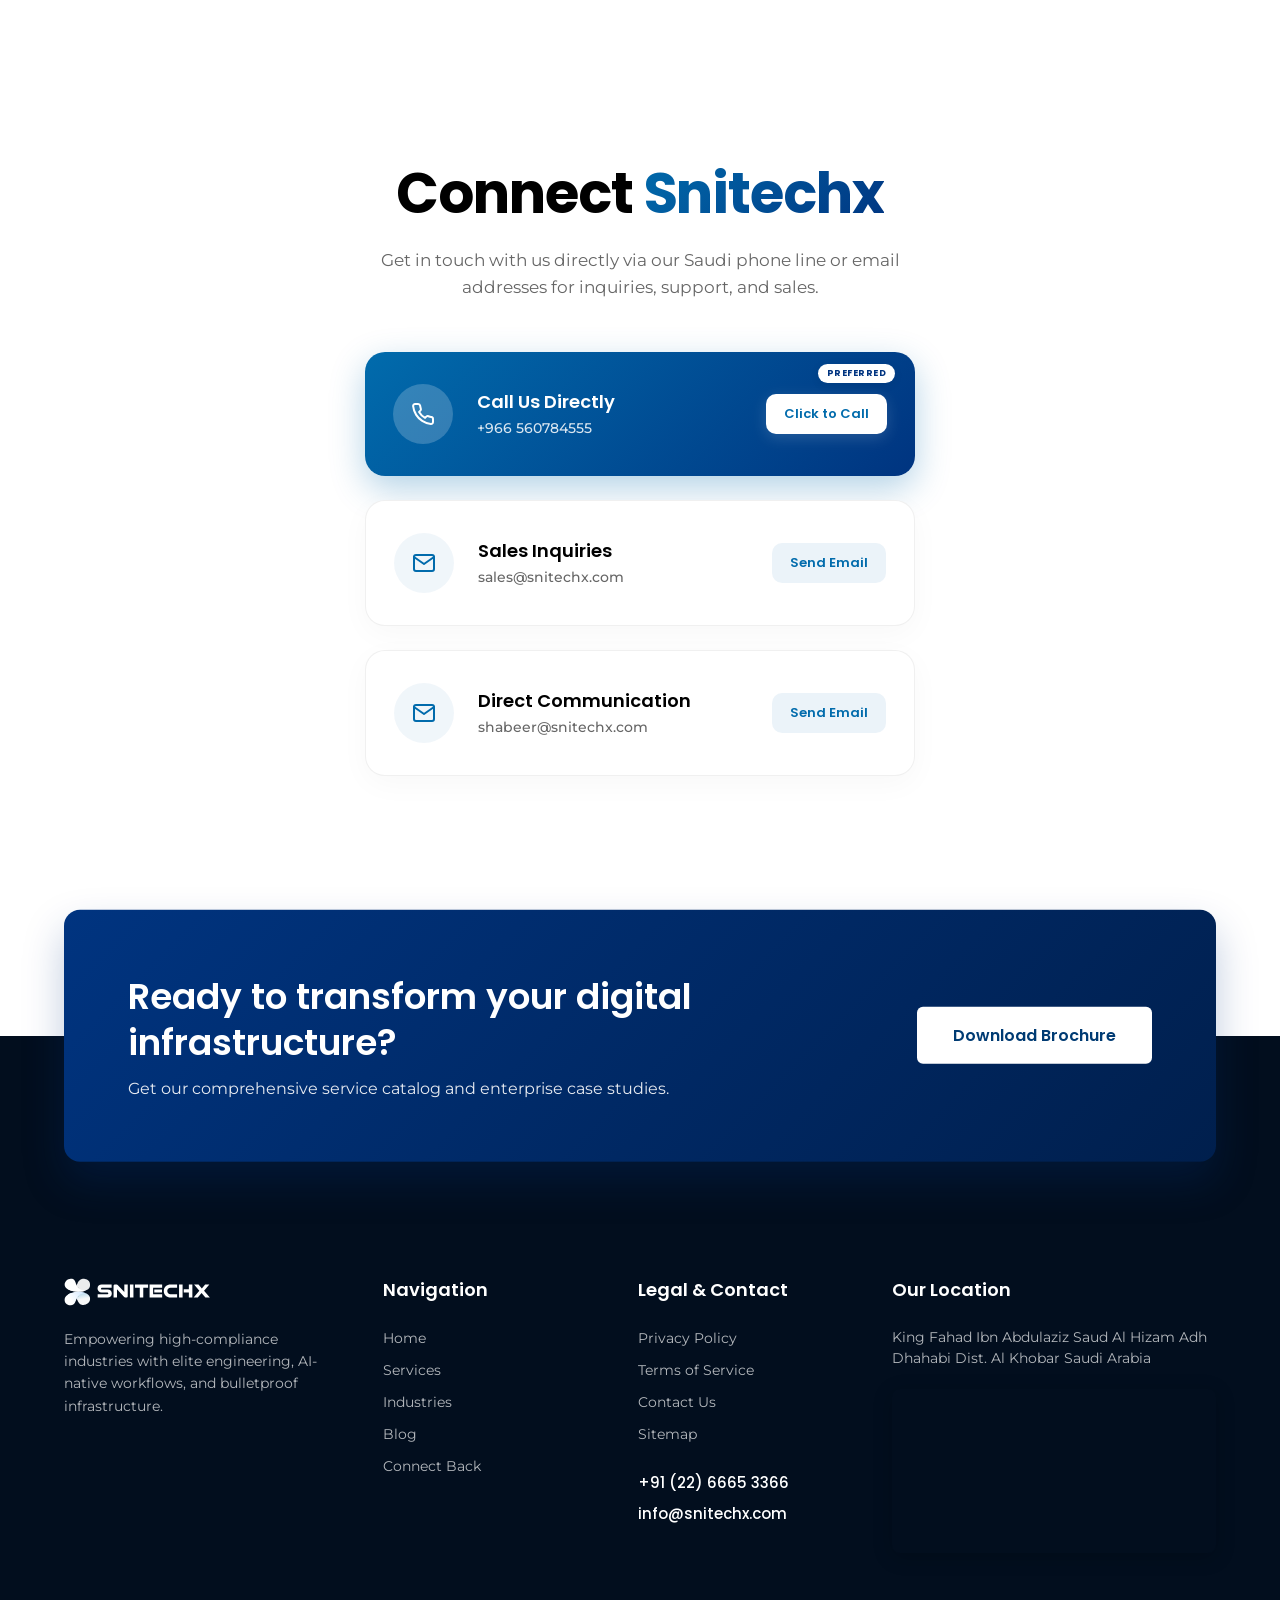
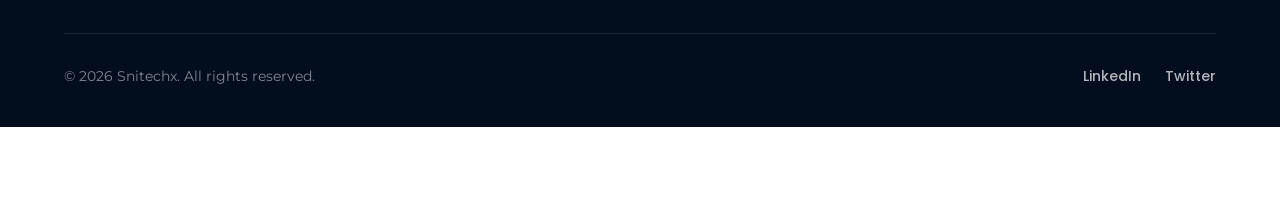
==== commit 0ddbb0bb: "images compressed" ====
--- a/connectsnitechx/index.html
+++ b/connectsnitechx/index.html
@@ -59,8 +59,8 @@
         }
 
         .connect-header h1 span {
-            color: #0194D7;
-            background: linear-gradient(135deg, #0194D7 0%, #003480 100%);
+            color: #016bac;
+            background: linear-gradient(135deg, #016bac 0%, #003480 100%);
             -webkit-background-clip: text;
             -webkit-text-fill-color: transparent;
             background-clip: text;
@@ -156,35 +156,35 @@
         }
 
         .card-email .connect-card-icon {
-            background: rgba(1, 148, 215, 0.06);
-            color: #0194D7;
+            background: rgba(1, 107, 172, 0.06);
+            color: #016bac;
         }
 
         .card-email .connect-card-action {
-            background: rgba(1, 148, 215, 0.08);
+            background: rgba(1, 107, 172, 0.08);
             color: #016bac;
         }
 
         .card-email:hover {
-            border-color: rgba(1, 148, 215, 0.3);
+            border-color: rgba(1, 107, 172, 0.3);
         }
 
         .card-email:hover .connect-card-icon {
-            background: #0194D7;
+            background: #016bac;
             color: #ffffff;
         }
 
         .card-email:hover .connect-card-action {
-            background: #0194D7;
+            background: #016bac;
             color: #ffffff;
         }
 
         /* Call Card - Highly highlighted to prompt call action */
         .card-call {
-            background: linear-gradient(135deg, #0194D7 0%, #003480 100%);
+            background: linear-gradient(135deg, #016bac 0%, #003480 100%);
             border: none;
             color: #ffffff;
-            box-shadow: 0 12px 35px rgba(1, 148, 215, 0.3);
+            box-shadow: 0 12px 35px rgba(1, 107, 172, 0.3);
             animation: pulse-glow 2.5s infinite;
         }
 
@@ -209,12 +209,12 @@
 
         .card-call:hover {
             transform: translateY(-6px) scale(1.02);
-            box-shadow: 0 20px 45px rgba(1, 148, 215, 0.45);
+            box-shadow: 0 20px 45px rgba(1, 107, 172, 0.45);
         }
 
         .card-call:hover .connect-card-icon {
             background: #ffffff;
-            color: #0194D7;
+            color: #016bac;
         }
 
         .card-call:hover .connect-card-action {
@@ -241,13 +241,13 @@
 
         @keyframes pulse-glow {
             0% {
-                box-shadow: 0 12px 35px rgba(1, 148, 215, 0.3), 0 0 0 0 rgba(1, 148, 215, 0.45);
+                box-shadow: 0 12px 35px rgba(1, 107, 172, 0.3), 0 0 0 0 rgba(1, 107, 172, 0.45);
             }
             70% {
-                box-shadow: 0 12px 35px rgba(1, 148, 215, 0.3), 0 0 0 12px rgba(1, 148, 215, 0);
+                box-shadow: 0 12px 35px rgba(1, 107, 172, 0.3), 0 0 0 12px rgba(1, 107, 172, 0);
             }
             100% {
-                box-shadow: 0 12px 35px rgba(1, 148, 215, 0.3), 0 0 0 0 rgba(1, 148, 215, 0);
+                box-shadow: 0 12px 35px rgba(1, 107, 172, 0.3), 0 0 0 0 rgba(1, 107, 172, 0);
             }
         }
 
@@ -277,6 +277,14 @@
     </style>
 </head>
 <body>
+    <!-- Preloader Overlay -->
+    <div id="preloader" class="preloader">
+        <div class="preloader-content">
+            <img src="../assets/snitechxLogoWhite.svg" alt="Snitechx Logo" class="preloader-logo-img" />
+            <div class="preloader-text">Loading Snitechx...</div>
+        </div>
+    </div>
+
     <!-- The custom navbar component -->
     <snitechx-navbar></snitechx-navbar>
 
@@ -407,5 +415,14 @@
             </div>
         </footer>
     </div>
+    <!-- Preloader Script -->
+    <script>
+        window.addEventListener('load', () => {
+            const loader = document.getElementById('preloader');
+            if (loader) {
+                loader.classList.add('fade-out');
+            }
+        });
+    </script>
 </body>
 </html>
--- a/styles.css
+++ b/styles.css
@@ -176,7 +176,7 @@
 
 /* Blue card — contains everything including phone and CTA */
 .hero-box {
-    background-color: #0194D7;
+    background-color: #016bac;
     width: 100%;
     height: auto;
     position: relative;
@@ -411,7 +411,7 @@
 }
 
 .about-content h2 .highlight-blue {
-    color: #0194D7;
+    color: #016bac;
 }
 
 .about-content p {
@@ -444,7 +444,7 @@
 
 .stat-card:hover {
     transform: translateY(-4px);
-    box-shadow: 0 8px 30px rgba(1, 148, 215, 0.12);
+    box-shadow: 0 8px 30px rgba(1, 107, 172, 0.12);
 }
 
 .stat-number-wrapper {
@@ -460,7 +460,7 @@
     color: #000000;
     display: inline-block;
     /* Modern digital styling */
-    background: linear-gradient(135deg, #000000 30%, #0194D7 100%);
+    background: linear-gradient(135deg, #000000 30%, #016bac 100%);
     -webkit-background-clip: text;
     -webkit-text-fill-color: transparent;
     background-clip: text;
@@ -525,7 +525,7 @@
 }
 
 .services-header h2 .highlight-blue {
-    color: #0194D7;
+    color: #016bac;
 }
 
 .services-body {
@@ -538,7 +538,7 @@
 
 /* Blue Card */
 .services-blue-card {
-    background: linear-gradient(180deg, #0194D7 31.76%, #FFFFFF 104.08%);
+    background: linear-gradient(180deg, #016bac 31.76%, #FFFFFF 104.08%);
     border-radius: 8px;
     padding: 32px 32px 24px 32px;
     display: flex;
@@ -778,7 +778,7 @@
 }
 
 .process-header h2 .highlight-blue {
-    color: #0194D7;
+    color: #016bac;
 }
 
 .process-body {
@@ -843,8 +843,8 @@
 }
 
 .process-step:hover .step-badge {
-    background-color: #0194D7;
-    box-shadow: 0 0 15px rgba(1, 148, 215, 0.4);
+    background-color: #016bac;
+    box-shadow: 0 0 15px rgba(1, 107, 172, 0.4);
 }
 
 .step-content {
@@ -918,7 +918,7 @@
 }
 
 .apart-header h2 .highlight-blue {
-    color: #0194D7;
+    color: #016bac;
 }
 
 /* Grid */
@@ -943,7 +943,7 @@
 
 .apart-card:hover {
     transform: translateY(-4px);
-    box-shadow: 0 12px 32px rgba(1, 148, 215, 0.08);
+    box-shadow: 0 12px 32px rgba(1, 107, 172, 0.08);
 }
 
 .apart-card-top h3 {
@@ -956,7 +956,7 @@
 }
 
 .apart-card-top h3 .blue-dot {
-    color: #0194D7;
+    color: #016bac;
 }
 
 .apart-card-top p {
@@ -970,7 +970,7 @@
 
 /* Bottom Area with Divider */
 .apart-card-bottom {
-    border-top: 1px solid #0194D7;
+    border-top: 1px solid #016bac;
     padding-top: 20px;
     margin-top: auto; /* Pushes bottom area to align perfectly at bottom across all cards */
     display: flex;
@@ -1043,7 +1043,7 @@
 }
 
 .industry-header h2 .highlight-blue {
-    color: #0194D7;
+    color: #016bac;
 }
 
 /* Grid */
@@ -1065,7 +1065,7 @@
 
 .industry-card-wrapper:hover {
     transform: translateY(-6px);
-    filter: drop-shadow(0 12px 28px rgba(1, 148, 215, 0.15));
+    filter: drop-shadow(0 12px 28px rgba(1, 107, 172, 0.15));
 }
 
 .industry-card-wrapper:hover .industry-image {
@@ -1119,7 +1119,7 @@
     font-family: 'Poppins', sans-serif;
     font-weight: 500;
     font-size: 20px;
-    color: #0194D7;
+    color: #016bac;
     margin-bottom: 8px;
     line-height: 140%;
 }
@@ -1175,8 +1175,8 @@
 
 .industry-cta-button:hover {
     transform: translateY(-2px);
-    background: #0194D7;
-    box-shadow: 0 8px 24px rgba(1, 148, 215, 0.25);
+    background: #016bac;
+    box-shadow: 0 8px 24px rgba(1, 107, 172, 0.25);
 }
 
 /* Tablet & Desktop Sizing */
@@ -1216,7 +1216,7 @@
 }
 
 .blog-header h2 .highlight-blue {
-    color: #0194D7;
+    color: #016bac;
 }
 
 /* Grid */
@@ -1241,7 +1241,7 @@
 
 .blog-card:hover {
     transform: translateY(-6px);
-    box-shadow: 0 12px 32px rgba(1, 148, 215, 0.12);
+    box-shadow: 0 12px 32px rgba(1, 107, 172, 0.12);
 }
 
 .blog-card:hover .blog-image {
@@ -1319,13 +1319,13 @@
     width: 44px;
     height: 44px;
     border-radius: 50%;
-    background-color: #0194D7;
+    background-color: #016bac;
     display: flex;
     align-items: center;
     justify-content: center;
     color: #FFFFFF;
     transition: transform 0.3s ease, background-color 0.3s ease, box-shadow 0.3s ease;
-    box-shadow: 0 4px 12px rgba(1, 148, 215, 0.3);
+    box-shadow: 0 4px 12px rgba(1, 107, 172, 0.3);
 }
 
 /* Tablet Grid (2 columns) */
@@ -1375,7 +1375,7 @@
     font-family: 'Montserrat', sans-serif;
     font-size: clamp(18px, 2.5vw, 22px);
     font-weight: 500;
-    color: #0194D7;
+    color: #016bac;
     line-height: 1.4;
 }
 
@@ -1595,7 +1595,7 @@
 }
 
 .footer-col ul li a:hover {
-    color: #0194D7;
+    color: #016bac;
 }
 
 .footer-contact-info {
@@ -1660,7 +1660,7 @@
 }
 
 .footer-socials a:hover {
-    color: #0194D7;
+    color: #016bac;
 }
 
 /* =========================================
@@ -1691,7 +1691,7 @@
 
 /* Left Direct Card */
 .contact-direct-card {
-    background: linear-gradient(180deg, #0194D7 0%, #016bac 100%);
+    background: linear-gradient(180deg, #016bac 0%, #004875 100%);
     border-radius: 16px;
     padding: 48px 40px;
     color: #FFFFFF;
@@ -1699,7 +1699,7 @@
     flex-direction: column;
     align-items: center;
     text-align: center;
-    box-shadow: 0 20px 40px rgba(1, 148, 215, 0.2);
+    box-shadow: 0 20px 40px rgba(1, 107, 172, 0.2);
 }
 
 .contact-icon-wrapper {
@@ -1794,7 +1794,7 @@
 }
 
 .form-group label span {
-    color: #0194D7;
+    color: #016bac;
 }
 
 .form-group input,
@@ -1830,8 +1830,8 @@
 .form-group input:focus,
 .form-group select:focus,
 .form-group textarea:focus {
-    border-color: #0194D7;
-    box-shadow: 0 0 0 3px rgba(1, 148, 215, 0.1);
+    border-color: #016bac;
+    box-shadow: 0 0 0 3px rgba(1, 107, 172, 0.1);
 }
 
 .form-row {
@@ -1927,3 +1927,73 @@
         flex-direction: row;
     }
 }
+
+/* =========================================
+   PRELOADER
+   ========================================= */
+.preloader {
+    position: fixed;
+    top: 0;
+    left: 0;
+    width: 100%;
+    height: 100vh;
+    background-color: #020E1E;
+    z-index: 99999;
+    display: flex;
+    justify-content: center;
+    align-items: center;
+    transition: opacity 0.4s ease, visibility 0.4s ease;
+    opacity: 1;
+    visibility: visible;
+}
+
+.preloader.fade-out {
+    opacity: 0;
+    visibility: hidden;
+}
+
+.preloader-content {
+    display: flex;
+    flex-direction: column;
+    align-items: center;
+    gap: 20px;
+}
+
+.preloader-logo-img {
+    width: clamp(200px, 30vw, 320px);
+    height: auto;
+    max-width: 85vw;
+    animation: zoom-in-out 2.5s cubic-bezier(0.4, 0, 0.2, 1) infinite;
+    z-index: 2;
+}
+
+.preloader-text {
+    font-family: 'Poppins', sans-serif;
+    font-size: 12px;
+    font-weight: 600;
+    letter-spacing: 0.2em;
+    color: rgba(255, 255, 255, 0.6);
+    text-transform: uppercase;
+    animation: pulse-text 2.5s ease-in-out infinite;
+    margin-top: 10px;
+}
+
+@keyframes zoom-in-out {
+    0%, 100% {
+        transform: scale(0.9);
+        opacity: 0.75;
+    }
+    50% {
+        transform: scale(1.08);
+        opacity: 1;
+    }
+}
+
+@keyframes pulse-text {
+    0%, 100% {
+        opacity: 0.5;
+    }
+    50% {
+        opacity: 1;
+    }
+}
